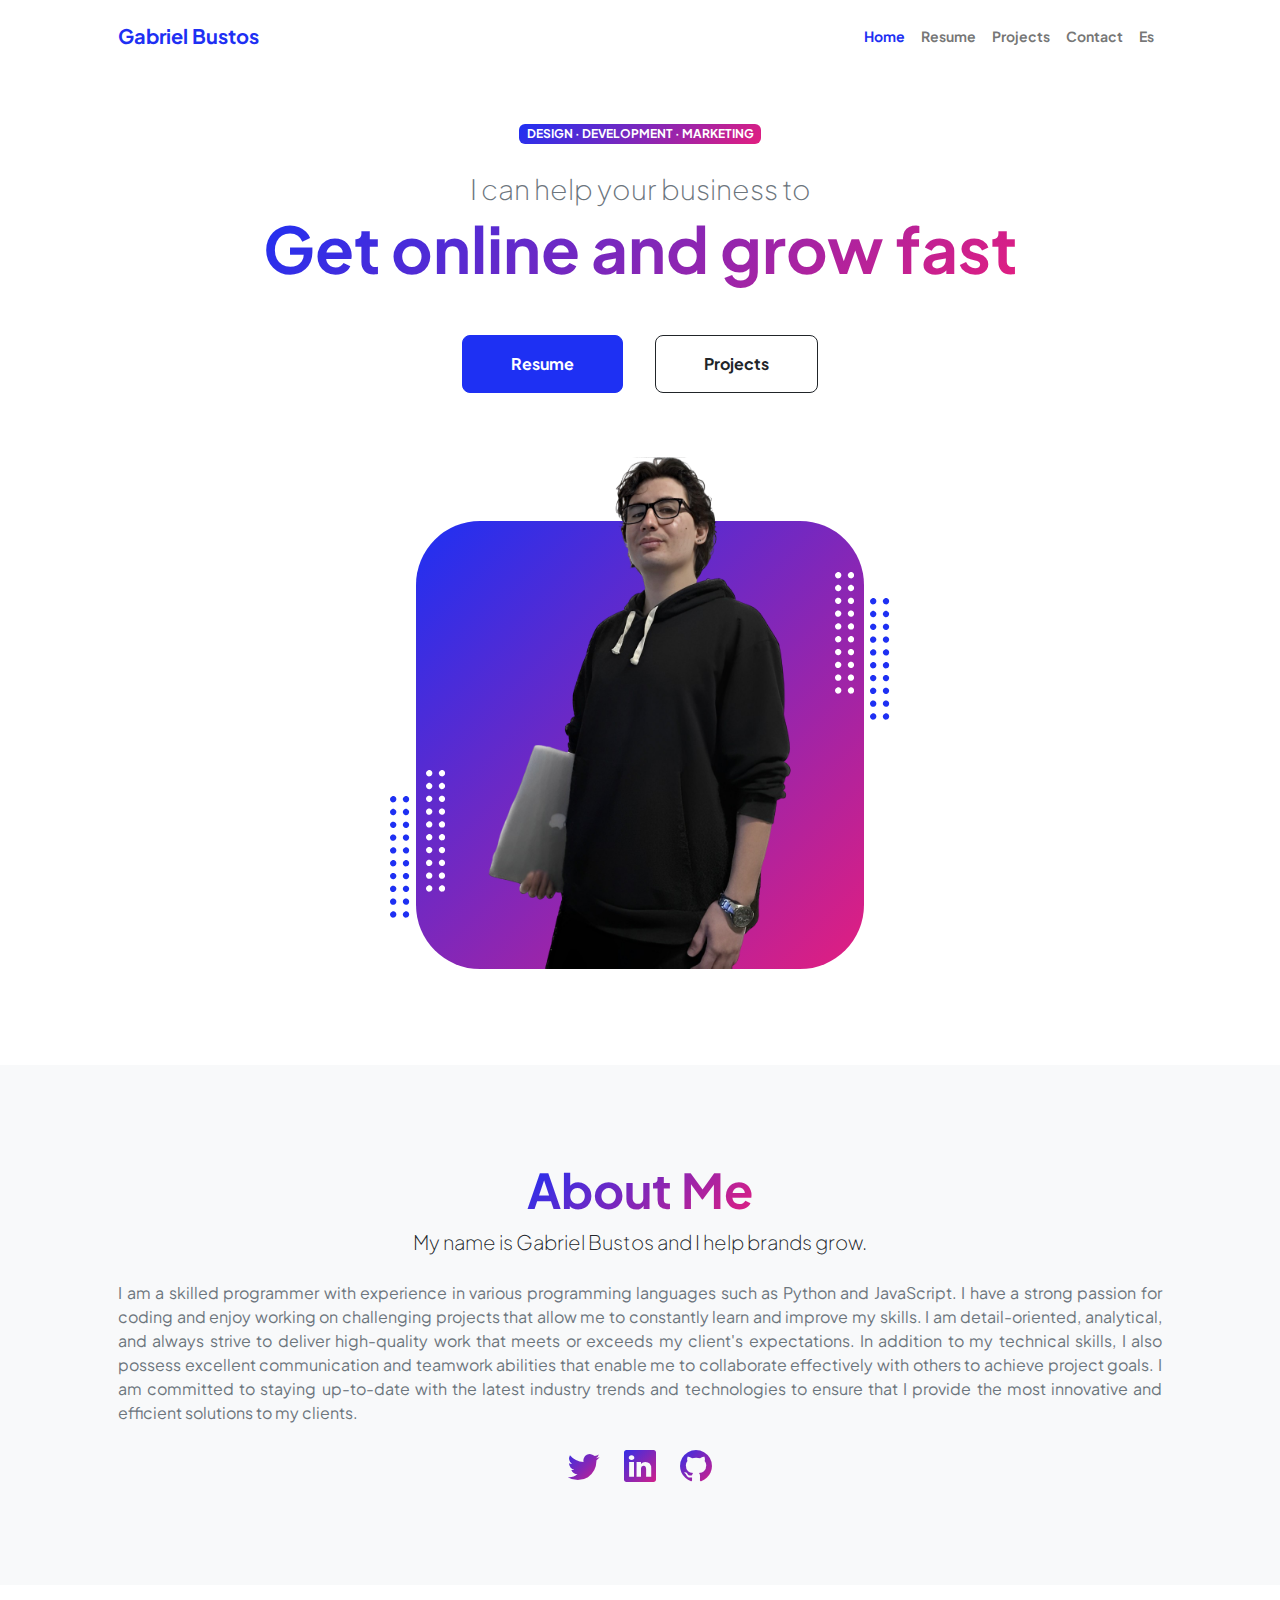
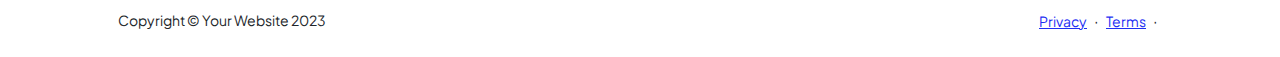
==== index.html @ 270708cc "F" ====
<!DOCTYPE html>
<html lang="en">

<head>
    <meta charset="utf-8" />
    <meta name="viewport" content="width=device-width, initial-scale=1, shrink-to-fit=no" />
    <meta name="description" content="" />
    <meta name="author" content="" />
    <title>Home</title>
    <!-- Favicon-->
    <link rel="icon" type="image/png" sizes="32x32" href="img/favicon-32x32.png">
    <!-- Custom Google font-->
    <link rel="preconnect" href="https://fonts.googleapis.com" />
    <link rel="preconnect" href="https://fonts.gstatic.com" crossorigin />
    <link href="https://fonts.googleapis.com/css2?family=Plus+Jakarta+Sans:wght@100;200;300;400;500;600;700;800;900&amp;display=swap" rel="stylesheet" />
    <!-- Bootstrap icons-->
    <link href="https://cdn.jsdelivr.net/npm/bootstrap-icons@1.8.1/font/bootstrap-icons.css" rel="stylesheet" />
    <!-- Core theme CSS (includes Bootstrap)-->
    <link href="css/styles.css" rel="stylesheet" />
</head>

<body class="d-flex flex-column h-100">
    <main class="flex-shrink-0">
        <!-- Navigation-->
        <nav class="navbar navbar-expand-lg navbar-light bg-white py-3">
            <div class="container px-5">
                <a class="navbar-brand" href="index.html"><span class="fw-bolder text-primary">Gabriel Bustos</span></a>
                <button class="navbar-toggler" type="button" data-bs-toggle="collapse" data-bs-target="#navbarSupportedContent" aria-controls="navbarSupportedContent" aria-expanded="false" aria-label="Toggle navigation"><span class="navbar-toggler-icon"></span></button>
                <div class="collapse navbar-collapse" id="navbarSupportedContent">
                    <ul class="navbar-nav ms-auto mb-2 mb-lg-0 small fw-bolder">
                        <li class="nav-item"><a class="nav-link navegacion__enlace--activo" href="index.html">Home</a></li>
                        <li class="nav-item"><a class="nav-link" href="resume.html">Resume</a></li>
                        <li class="nav-item"><a class="nav-link" href="projects.html">Projects</a></li>
                        <li class="nav-item"><a class="nav-link" href="contact.html">Contact</a></li>
                        <li class="nav-item"><a class="nav-link" href="index-es.html">Es</a></li>
                    </ul>
                </div>
            </div>
        </nav>
        <!-- Header-->
        <header class="py-5">
            <div class="container px-5 pb-5">
                <div class="row gx-5 align-items-center">
                    <div class="col-xxl-5">
                        <!-- Header text content-->
                        <div class="text-center text-xxl-start">
                            <div class="badge bg-gradient-primary-to-secondary text-white mb-4">
                                <div class="text-uppercase">Design &middot; Development &middot; Marketing</div>
                            </div>
                            <div class="fs-3 fw-light text-muted">I can help your business to</div>
                            <h1 class="display-3 fw-bolder mb-5"><span class="text-gradient d-inline">Get online and grow fast</span></h1>
                            <div class="d-grid gap-3 d-sm-flex justify-content-sm-center justify-content-xxl-start mb-3">
                                <a class="btn btn-primary btn-lg px-5 py-3 me-sm-3 fs-6 fw-bolder" href="resume.html">Resume</a>
                                <a class="btn btn-outline-dark btn-lg px-5 py-3 fs-6 fw-bolder" href="projects.html">Projects</a>
                            </div>
                        </div>
                    </div>
                    <div class="col-xxl-7">
                        <!-- Header profile picture-->
                        <div class="d-flex justify-content-center mt-5 mt-xxl-0">
                            <div class="profile bg-gradient-primary-to-secondary">
                                <!-- TIP: For best results, use a photo with a transparent background like the demo example below-->
                                <!-- Watch a tutorial on how to do this on YouTube (link)-->
                                <img class="profile-img" src="/img/foto_mia.jpg" alt="..." />
                                <div class="dots-1">
                                    <!-- SVG Dots-->
                                    <svg version="1.1" xmlns="http://www.w3.org/2000/svg" xmlns:xlink="http://www.w3.org/1999/xlink" x="0px" y="0px" viewBox="0 0 191.6 1215.4" style="enable-background: new 0 0 191.6 1215.4" xml:space="preserve">
                                            <g transform="translate(0.000000,1280.000000) scale(0.100000,-0.100000)">
                                                <path d="M227.7,12788.6c-105-35-200-141-222-248c-43-206,163-412,369-369c155,32,275,190,260,339c-11,105-90,213-190,262        C383.7,12801.6,289.7,12808.6,227.7,12788.6z"></path>
                                                <path d="M1507.7,12788.6c-151-50-253-216-222-362c25-119,136-230,254-255c194-41,395,142,375,339c-11,105-90,213-190,262        C1663.7,12801.6,1569.7,12808.6,1507.7,12788.6z"></path>
                                                <path d="M227.7,11508.6c-105-35-200-141-222-248c-43-206,163-412,369-369c155,32,275,190,260,339c-11,105-90,213-190,262        C383.7,11521.6,289.7,11528.6,227.7,11508.6z"></path>
                                                <path d="M1507.7,11508.6c-151-50-253-216-222-362c25-119,136-230,254-255c194-41,395,142,375,339c-11,105-90,213-190,262        C1663.7,11521.6,1569.7,11528.6,1507.7,11508.6z"></path>
                                                <path d="M227.7,10228.6c-105-35-200-141-222-248c-43-206,163-412,369-369c155,32,275,190,260,339c-11,105-90,213-190,262        C383.7,10241.6,289.7,10248.6,227.7,10228.6z"></path>
                                                <path d="M1507.7,10228.6c-105-35-200-141-222-248c-43-206,163-412,369-369c155,32,275,190,260,339c-11,105-90,213-190,262        C1663.7,10241.6,1569.7,10248.6,1507.7,10228.6z"></path>
                                                <path d="M227.7,8948.6c-105-35-200-141-222-248c-43-206,163-412,369-369c155,32,275,190,260,339c-11,105-90,213-190,262        C383.7,8961.6,289.7,8968.6,227.7,8948.6z"></path>
                                                <path d="M1507.7,8948.6c-105-35-200-141-222-248c-43-206,163-412,369-369c155,32,275,190,260,339c-11,105-90,213-190,262        C1663.7,8961.6,1569.7,8968.6,1507.7,8948.6z"></path>
                                                <path d="M227.7,7668.6c-105-35-200-141-222-248c-43-206,163-412,369-369c155,32,275,190,260,339c-11,105-90,213-190,262        C383.7,7681.6,289.7,7688.6,227.7,7668.6z"></path>
                                                <path d="M1507.7,7668.6c-105-35-200-141-222-248c-43-206,163-412,369-369c155,32,275,190,260,339c-11,105-90,213-190,262        C1663.7,7681.6,1569.7,7688.6,1507.7,7668.6z"></path>
                                                <path d="M227.7,6388.6c-105-35-200-141-222-248c-43-206,163-412,369-369c155,32,275,190,260,339c-11,105-90,213-190,262        C383.7,6401.6,289.7,6408.6,227.7,6388.6z"></path>
                                                <path d="M1507.7,6388.6c-105-35-200-141-222-248c-43-206,163-412,369-369c155,32,275,190,260,339c-11,105-90,213-190,262        C1663.7,6401.6,1569.7,6408.6,1507.7,6388.6z"></path>
                                                <path d="M227.7,5108.6c-105-35-200-141-222-248c-43-206,163-412,369-369c155,32,275,190,260,339c-11,105-90,213-190,262        C383.7,5121.6,289.7,5128.6,227.7,5108.6z"></path>
                                                <path d="M1507.7,5108.6c-105-35-200-141-222-248c-43-206,163-412,369-369c155,32,275,190,260,339c-11,105-90,213-190,262        C1663.7,5121.6,1569.7,5128.6,1507.7,5108.6z"></path>
                                                <path d="M227.7,3828.6c-105-35-200-141-222-248c-43-206,163-412,369-369c155,32,275,190,260,339c-11,105-90,213-190,262        C383.7,3841.6,289.7,3848.6,227.7,3828.6z"></path>
                                                <path d="M1507.7,3828.6c-105-35-200-141-222-248c-43-206,163-412,369-369c155,32,275,190,260,339c-11,105-90,213-190,262        C1663.7,3841.6,1569.7,3848.6,1507.7,3828.6z"></path>
                                                <path d="M227.7,2548.6c-105-35-200-141-222-248c-43-206,163-412,369-369c155,32,275,190,260,339c-11,105-90,213-190,262        C383.7,2561.6,289.7,2568.6,227.7,2548.6z"></path>
                                                <path d="M1507.7,2548.6c-105-35-200-141-222-248c-43-206,163-412,369-369c155,32,275,190,260,339c-11,105-90,213-190,262        C1663.7,2561.6,1569.7,2568.6,1507.7,2548.6z"></path>
                                                <path d="M227.7,1268.6c-105-35-200-141-222-248c-43-206,163-412,369-369c155,32,275,190,260,339c-11,105-90,213-190,262        C383.7,1281.6,289.7,1288.6,227.7,1268.6z"></path>
                                                <path d="M1507.7,1268.6c-105-35-200-141-222-248c-43-206,163-412,369-369c155,32,275,190,260,339c-11,105-90,213-190,262        C1663.7,1281.6,1569.7,1288.6,1507.7,1268.6z"></path>
                                            </g>
                                        </svg>
                                    <!-- END of SVG dots-->
                                </div>
                                <div class="dots-2">
                                    <!-- SVG Dots-->
                                    <svg version="1.1" xmlns="http://www.w3.org/2000/svg" xmlns:xlink="http://www.w3.org/1999/xlink" x="0px" y="0px" viewBox="0 0 191.6 1215.4" style="enable-background: new 0 0 191.6 1215.4" xml:space="preserve">
                                            <g transform="translate(0.000000,1280.000000) scale(0.100000,-0.100000)">
                                                <path d="M227.7,12788.6c-105-35-200-141-222-248c-43-206,163-412,369-369c155,32,275,190,260,339c-11,105-90,213-190,262        C383.7,12801.6,289.7,12808.6,227.7,12788.6z"></path>
                                                <path d="M1507.7,12788.6c-151-50-253-216-222-362c25-119,136-230,254-255c194-41,395,142,375,339c-11,105-90,213-190,262        C1663.7,12801.6,1569.7,12808.6,1507.7,12788.6z"></path>
                                                <path d="M227.7,11508.6c-105-35-200-141-222-248c-43-206,163-412,369-369c155,32,275,190,260,339c-11,105-90,213-190,262        C383.7,11521.6,289.7,11528.6,227.7,11508.6z"></path>
                                                <path d="M1507.7,11508.6c-151-50-253-216-222-362c25-119,136-230,254-255c194-41,395,142,375,339c-11,105-90,213-190,262        C1663.7,11521.6,1569.7,11528.6,1507.7,11508.6z"></path>
                                                <path d="M227.7,10228.6c-105-35-200-141-222-248c-43-206,163-412,369-369c155,32,275,190,260,339c-11,105-90,213-190,262        C383.7,10241.6,289.7,10248.6,227.7,10228.6z"></path>
                                                <path d="M1507.7,10228.6c-105-35-200-141-222-248c-43-206,163-412,369-369c155,32,275,190,260,339c-11,105-90,213-190,262        C1663.7,10241.6,1569.7,10248.6,1507.7,10228.6z"></path>
                                                <path d="M227.7,8948.6c-105-35-200-141-222-248c-43-206,163-412,369-369c155,32,275,190,260,339c-11,105-90,213-190,262        C383.7,8961.6,289.7,8968.6,227.7,8948.6z"></path>
                                                <path d="M1507.7,8948.6c-105-35-200-141-222-248c-43-206,163-412,369-369c155,32,275,190,260,339c-11,105-90,213-190,262        C1663.7,8961.6,1569.7,8968.6,1507.7,8948.6z"></path>
                                                <path d="M227.7,7668.6c-105-35-200-141-222-248c-43-206,163-412,369-369c155,32,275,190,260,339c-11,105-90,213-190,262        C383.7,7681.6,289.7,7688.6,227.7,7668.6z"></path>
                                                <path d="M1507.7,7668.6c-105-35-200-141-222-248c-43-206,163-412,369-369c155,32,275,190,260,339c-11,105-90,213-190,262        C1663.7,7681.6,1569.7,7688.6,1507.7,7668.6z"></path>
                                                <path d="M227.7,6388.6c-105-35-200-141-222-248c-43-206,163-412,369-369c155,32,275,190,260,339c-11,105-90,213-190,262        C383.7,6401.6,289.7,6408.6,227.7,6388.6z"></path>
                                                <path d="M1507.7,6388.6c-105-35-200-141-222-248c-43-206,163-412,369-369c155,32,275,190,260,339c-11,105-90,213-190,262        C1663.7,6401.6,1569.7,6408.6,1507.7,6388.6z"></path>
                                                <path d="M227.7,5108.6c-105-35-200-141-222-248c-43-206,163-412,369-369c155,32,275,190,260,339c-11,105-90,213-190,262        C383.7,5121.6,289.7,5128.6,227.7,5108.6z"></path>
                                                <path d="M1507.7,5108.6c-105-35-200-141-222-248c-43-206,163-412,369-369c155,32,275,190,260,339c-11,105-90,213-190,262        C1663.7,5121.6,1569.7,5128.6,1507.7,5108.6z"></path>
                                                <path d="M227.7,3828.6c-105-35-200-141-222-248c-43-206,163-412,369-369c155,32,275,190,260,339c-11,105-90,213-190,262        C383.7,3841.6,289.7,3848.6,227.7,3828.6z"></path>
                                                <path d="M1507.7,3828.6c-105-35-200-141-222-248c-43-206,163-412,369-369c155,32,275,190,260,339c-11,105-90,213-190,262        C1663.7,3841.6,1569.7,3848.6,1507.7,3828.6z"></path>
                                                <path d="M227.7,2548.6c-105-35-200-141-222-248c-43-206,163-412,369-369c155,32,275,190,260,339c-11,105-90,213-190,262        C383.7,2561.6,289.7,2568.6,227.7,2548.6z"></path>
                                                <path d="M1507.7,2548.6c-105-35-200-141-222-248c-43-206,163-412,369-369c155,32,275,190,260,339c-11,105-90,213-190,262        C1663.7,2561.6,1569.7,2568.6,1507.7,2548.6z"></path>
                                                <path d="M227.7,1268.6c-105-35-200-141-222-248c-43-206,163-412,369-369c155,32,275,190,260,339c-11,105-90,213-190,262        C383.7,1281.6,289.7,1288.6,227.7,1268.6z"></path>
                                                <path d="M1507.7,1268.6c-105-35-200-141-222-248c-43-206,163-412,369-369c155,32,275,190,260,339c-11,105-90,213-190,262        C1663.7,1281.6,1569.7,1288.6,1507.7,1268.6z"></path>
                                            </g>
                                        </svg>
                                    <!-- END of SVG dots-->
                                </div>
                                <div class="dots-3">
                                    <!-- SVG Dots-->
                                    <svg version="1.1" xmlns="http://www.w3.org/2000/svg" xmlns:xlink="http://www.w3.org/1999/xlink" x="0px" y="0px" viewBox="0 0 191.6 1215.4" style="enable-background: new 0 0 191.6 1215.4" xml:space="preserve">
                                            <g transform="translate(0.000000,1280.000000) scale(0.100000,-0.100000)">
                                                <path d="M227.7,12788.6c-105-35-200-141-222-248c-43-206,163-412,369-369c155,32,275,190,260,339c-11,105-90,213-190,262        C383.7,12801.6,289.7,12808.6,227.7,12788.6z"></path>
                                                <path d="M1507.7,12788.6c-151-50-253-216-222-362c25-119,136-230,254-255c194-41,395,142,375,339c-11,105-90,213-190,262        C1663.7,12801.6,1569.7,12808.6,1507.7,12788.6z"></path>
                                                <path d="M227.7,11508.6c-105-35-200-141-222-248c-43-206,163-412,369-369c155,32,275,190,260,339c-11,105-90,213-190,262        C383.7,11521.6,289.7,11528.6,227.7,11508.6z"></path>
                                                <path d="M1507.7,11508.6c-151-50-253-216-222-362c25-119,136-230,254-255c194-41,395,142,375,339c-11,105-90,213-190,262        C1663.7,11521.6,1569.7,11528.6,1507.7,11508.6z"></path>
                                                <path d="M227.7,10228.6c-105-35-200-141-222-248c-43-206,163-412,369-369c155,32,275,190,260,339c-11,105-90,213-190,262        C383.7,10241.6,289.7,10248.6,227.7,10228.6z"></path>
                                                <path d="M1507.7,10228.6c-105-35-200-141-222-248c-43-206,163-412,369-369c155,32,275,190,260,339c-11,105-90,213-190,262        C1663.7,10241.6,1569.7,10248.6,1507.7,10228.6z"></path>
                                                <path d="M227.7,8948.6c-105-35-200-141-222-248c-43-206,163-412,369-369c155,32,275,190,260,339c-11,105-90,213-190,262        C383.7,8961.6,289.7,8968.6,227.7,8948.6z"></path>
                                                <path d="M1507.7,8948.6c-105-35-200-141-222-248c-43-206,163-412,369-369c155,32,275,190,260,339c-11,105-90,213-190,262        C1663.7,8961.6,1569.7,8968.6,1507.7,8948.6z"></path>
                                                <path d="M227.7,7668.6c-105-35-200-141-222-248c-43-206,163-412,369-369c155,32,275,190,260,339c-11,105-90,213-190,262        C383.7,7681.6,289.7,7688.6,227.7,7668.6z"></path>
                                                <path d="M1507.7,7668.6c-105-35-200-141-222-248c-43-206,163-412,369-369c155,32,275,190,260,339c-11,105-90,213-190,262        C1663.7,7681.6,1569.7,7688.6,1507.7,7668.6z"></path>
                                                <path d="M227.7,6388.6c-105-35-200-141-222-248c-43-206,163-412,369-369c155,32,275,190,260,339c-11,105-90,213-190,262        C383.7,6401.6,289.7,6408.6,227.7,6388.6z"></path>
                                                <path d="M1507.7,6388.6c-105-35-200-141-222-248c-43-206,163-412,369-369c155,32,275,190,260,339c-11,105-90,213-190,262        C1663.7,6401.6,1569.7,6408.6,1507.7,6388.6z"></path>
                                                <path d="M227.7,5108.6c-105-35-200-141-222-248c-43-206,163-412,369-369c155,32,275,190,260,339c-11,105-90,213-190,262        C383.7,5121.6,289.7,5128.6,227.7,5108.6z"></path>
                                                <path d="M1507.7,5108.6c-105-35-200-141-222-248c-43-206,163-412,369-369c155,32,275,190,260,339c-11,105-90,213-190,262        C1663.7,5121.6,1569.7,5128.6,1507.7,5108.6z"></path>
                                                <path d="M227.7,3828.6c-105-35-200-141-222-248c-43-206,163-412,369-369c155,32,275,190,260,339c-11,105-90,213-190,262        C383.7,3841.6,289.7,3848.6,227.7,3828.6z"></path>
                                                <path d="M1507.7,3828.6c-105-35-200-141-222-248c-43-206,163-412,369-369c155,32,275,190,260,339c-11,105-90,213-190,262        C1663.7,3841.6,1569.7,3848.6,1507.7,3828.6z"></path>
                                                <path d="M227.7,2548.6c-105-35-200-141-222-248c-43-206,163-412,369-369c155,32,275,190,260,339c-11,105-90,213-190,262        C383.7,2561.6,289.7,2568.6,227.7,2548.6z"></path>
                                                <path d="M1507.7,2548.6c-105-35-200-141-222-248c-43-206,163-412,369-369c155,32,275,190,260,339c-11,105-90,213-190,262        C1663.7,2561.6,1569.7,2568.6,1507.7,2548.6z"></path>
                                                <path d="M227.7,1268.6c-105-35-200-141-222-248c-43-206,163-412,369-369c155,32,275,190,260,339c-11,105-90,213-190,262        C383.7,1281.6,289.7,1288.6,227.7,1268.6z"></path>
                                                <path d="M1507.7,1268.6c-105-35-200-141-222-248c-43-206,163-412,369-369c155,32,275,190,260,339c-11,105-90,213-190,262        C1663.7,1281.6,1569.7,1288.6,1507.7,1268.6z"></path>
                                            </g>
                                        </svg>
                                    <!-- END of SVG dots-->
                                </div>
                                <div class="dots-4">
                                    <!-- SVG Dots-->
                                    <svg version="1.1" xmlns="http://www.w3.org/2000/svg" xmlns:xlink="http://www.w3.org/1999/xlink" x="0px" y="0px" viewBox="0 0 191.6 1215.4" style="enable-background: new 0 0 191.6 1215.4" xml:space="preserve">
                                            <g transform="translate(0.000000,1280.000000) scale(0.100000,-0.100000)">
                                                <path d="M227.7,12788.6c-105-35-200-141-222-248c-43-206,163-412,369-369c155,32,275,190,260,339c-11,105-90,213-190,262        C383.7,12801.6,289.7,12808.6,227.7,12788.6z"></path>
                                                <path d="M1507.7,12788.6c-151-50-253-216-222-362c25-119,136-230,254-255c194-41,395,142,375,339c-11,105-90,213-190,262        C1663.7,12801.6,1569.7,12808.6,1507.7,12788.6z"></path>
                                                <path d="M227.7,11508.6c-105-35-200-141-222-248c-43-206,163-412,369-369c155,32,275,190,260,339c-11,105-90,213-190,262        C383.7,11521.6,289.7,11528.6,227.7,11508.6z"></path>
                                                <path d="M1507.7,11508.6c-151-50-253-216-222-362c25-119,136-230,254-255c194-41,395,142,375,339c-11,105-90,213-190,262        C1663.7,11521.6,1569.7,11528.6,1507.7,11508.6z"></path>
                                                <path d="M227.7,10228.6c-105-35-200-141-222-248c-43-206,163-412,369-369c155,32,275,190,260,339c-11,105-90,213-190,262        C383.7,10241.6,289.7,10248.6,227.7,10228.6z"></path>
                                                <path d="M1507.7,10228.6c-105-35-200-141-222-248c-43-206,163-412,369-369c155,32,275,190,260,339c-11,105-90,213-190,262        C1663.7,10241.6,1569.7,10248.6,1507.7,10228.6z"></path>
                                                <path d="M227.7,8948.6c-105-35-200-141-222-248c-43-206,163-412,369-369c155,32,275,190,260,339c-11,105-90,213-190,262        C383.7,8961.6,289.7,8968.6,227.7,8948.6z"></path>
                                                <path d="M1507.7,8948.6c-105-35-200-141-222-248c-43-206,163-412,369-369c155,32,275,190,260,339c-11,105-90,213-190,262        C1663.7,8961.6,1569.7,8968.6,1507.7,8948.6z"></path>
                                                <path d="M227.7,7668.6c-105-35-200-141-222-248c-43-206,163-412,369-369c155,32,275,190,260,339c-11,105-90,213-190,262        C383.7,7681.6,289.7,7688.6,227.7,7668.6z"></path>
                                                <path d="M1507.7,7668.6c-105-35-200-141-222-248c-43-206,163-412,369-369c155,32,275,190,260,339c-11,105-90,213-190,262        C1663.7,7681.6,1569.7,7688.6,1507.7,7668.6z"></path>
                                                <path d="M227.7,6388.6c-105-35-200-141-222-248c-43-206,163-412,369-369c155,32,275,190,260,339c-11,105-90,213-190,262        C383.7,6401.6,289.7,6408.6,227.7,6388.6z"></path>
                                                <path d="M1507.7,6388.6c-105-35-200-141-222-248c-43-206,163-412,369-369c155,32,275,190,260,339c-11,105-90,213-190,262        C1663.7,6401.6,1569.7,6408.6,1507.7,6388.6z"></path>
                                                <path d="M227.7,5108.6c-105-35-200-141-222-248c-43-206,163-412,369-369c155,32,275,190,260,339c-11,105-90,213-190,262        C383.7,5121.6,289.7,5128.6,227.7,5108.6z"></path>
                                                <path d="M1507.7,5108.6c-105-35-200-141-222-248c-43-206,163-412,369-369c155,32,275,190,260,339c-11,105-90,213-190,262        C1663.7,5121.6,1569.7,5128.6,1507.7,5108.6z"></path>
                                                <path d="M227.7,3828.6c-105-35-200-141-222-248c-43-206,163-412,369-369c155,32,275,190,260,339c-11,105-90,213-190,262        C383.7,3841.6,289.7,3848.6,227.7,3828.6z"></path>
                                                <path d="M1507.7,3828.6c-105-35-200-141-222-248c-43-206,163-412,369-369c155,32,275,190,260,339c-11,105-90,213-190,262        C1663.7,3841.6,1569.7,3848.6,1507.7,3828.6z"></path>
                                                <path d="M227.7,2548.6c-105-35-200-141-222-248c-43-206,163-412,369-369c155,32,275,190,260,339c-11,105-90,213-190,262        C383.7,2561.6,289.7,2568.6,227.7,2548.6z"></path>
                                                <path d="M1507.7,2548.6c-105-35-200-141-222-248c-43-206,163-412,369-369c155,32,275,190,260,339c-11,105-90,213-190,262        C1663.7,2561.6,1569.7,2568.6,1507.7,2548.6z"></path>
                                                <path d="M227.7,1268.6c-105-35-200-141-222-248c-43-206,163-412,369-369c155,32,275,190,260,339c-11,105-90,213-190,262        C383.7,1281.6,289.7,1288.6,227.7,1268.6z"></path>
                                                <path d="M1507.7,1268.6c-105-35-200-141-222-248c-43-206,163-412,369-369c155,32,275,190,260,339c-11,105-90,213-190,262        C1663.7,1281.6,1569.7,1288.6,1507.7,1268.6z"></path>
                                            </g>
                                        </svg>
                                    <!-- END of SVG dots-->
                                </div>
                            </div>
                        </div>
                    </div>
                </div>
            </div>
        </header>
        <!-- About Section-->
        <section class="bg-light py-5">
            <div class="container px-5">
                <div class="row gx-5 justify-content-center">
                    <div class="col-xxl-8">
                        <div class="text-center my-5">
                            <h2 class="display-5 fw-bolder"><span class="text-gradient d-inline">About Me</span></h2>
                            <p class="lead fw-light mb-4">My name is Gabriel Bustos and I help brands grow.</p>
                            <p class="text-muted text--justify">I am a skilled programmer with experience in various programming languages such as Python and JavaScript. I have a strong passion for coding and enjoy working on challenging projects that allow me to constantly learn and improve
                                my skills. I am detail-oriented, analytical, and always strive to deliver high-quality work that meets or exceeds my client's expectations. In addition to my technical skills, I also possess excellent communication and
                                teamwork abilities that enable me to collaborate effectively with others to achieve project goals. I am committed to staying up-to-date with the latest industry trends and technologies to ensure that I provide the most
                                innovative and efficient solutions to my clients.</p>
                            <div class="d-flex justify-content-center fs-2 gap-4">
                                <a class="text-gradient" href="#!"><i class="bi bi-twitter"></i></a>
                                <a target="_blank" target="_blank" class="text-gradient" href="https://www.linkedin.com/in/gbustosgarcia21/?locale=en_US"><i class="bi bi-linkedin"></i></a>
                                <a class="text-gradient" target="_blank" href="https://github.com/gabrielbg211?tab=repositories"><i class="bi bi-github"></i></a>
                            </div>
                        </div>
                    </div>
                </div>
            </div>
        </section>
    </main>
    <!-- Footer-->
    <footer class="bg-white py-4 mt-auto">
        <div class="container px-5">
            <div class="row align-items-center justify-content-between flex-column flex-sm-row">
                <div class="col-auto">
                    <div class="small m-0">Copyright &copy; Your Website 2023</div>
                </div>
                <div class="col-auto">
                    <a class="small" href="#!">Privacy</a>
                    <span class="mx-1">&middot;</span>
                    <a class="small" href="#!">Terms</a>
                    <span class="mx-1">&middot;</span>
                    <!-- <a class="small" href="contact.html">Contact</a> -->
                </div>
            </div>
        </div>
    </footer>
    <!-- Bootstrap core JS-->
    <script src="https://cdn.jsdelivr.net/npm/bootstrap@5.2.3/dist/js/bootstrap.bundle.min.js"></script>
    <!-- Core theme JS-->
    <script src="js/scripts.js"></script>
    
</body>

</html>
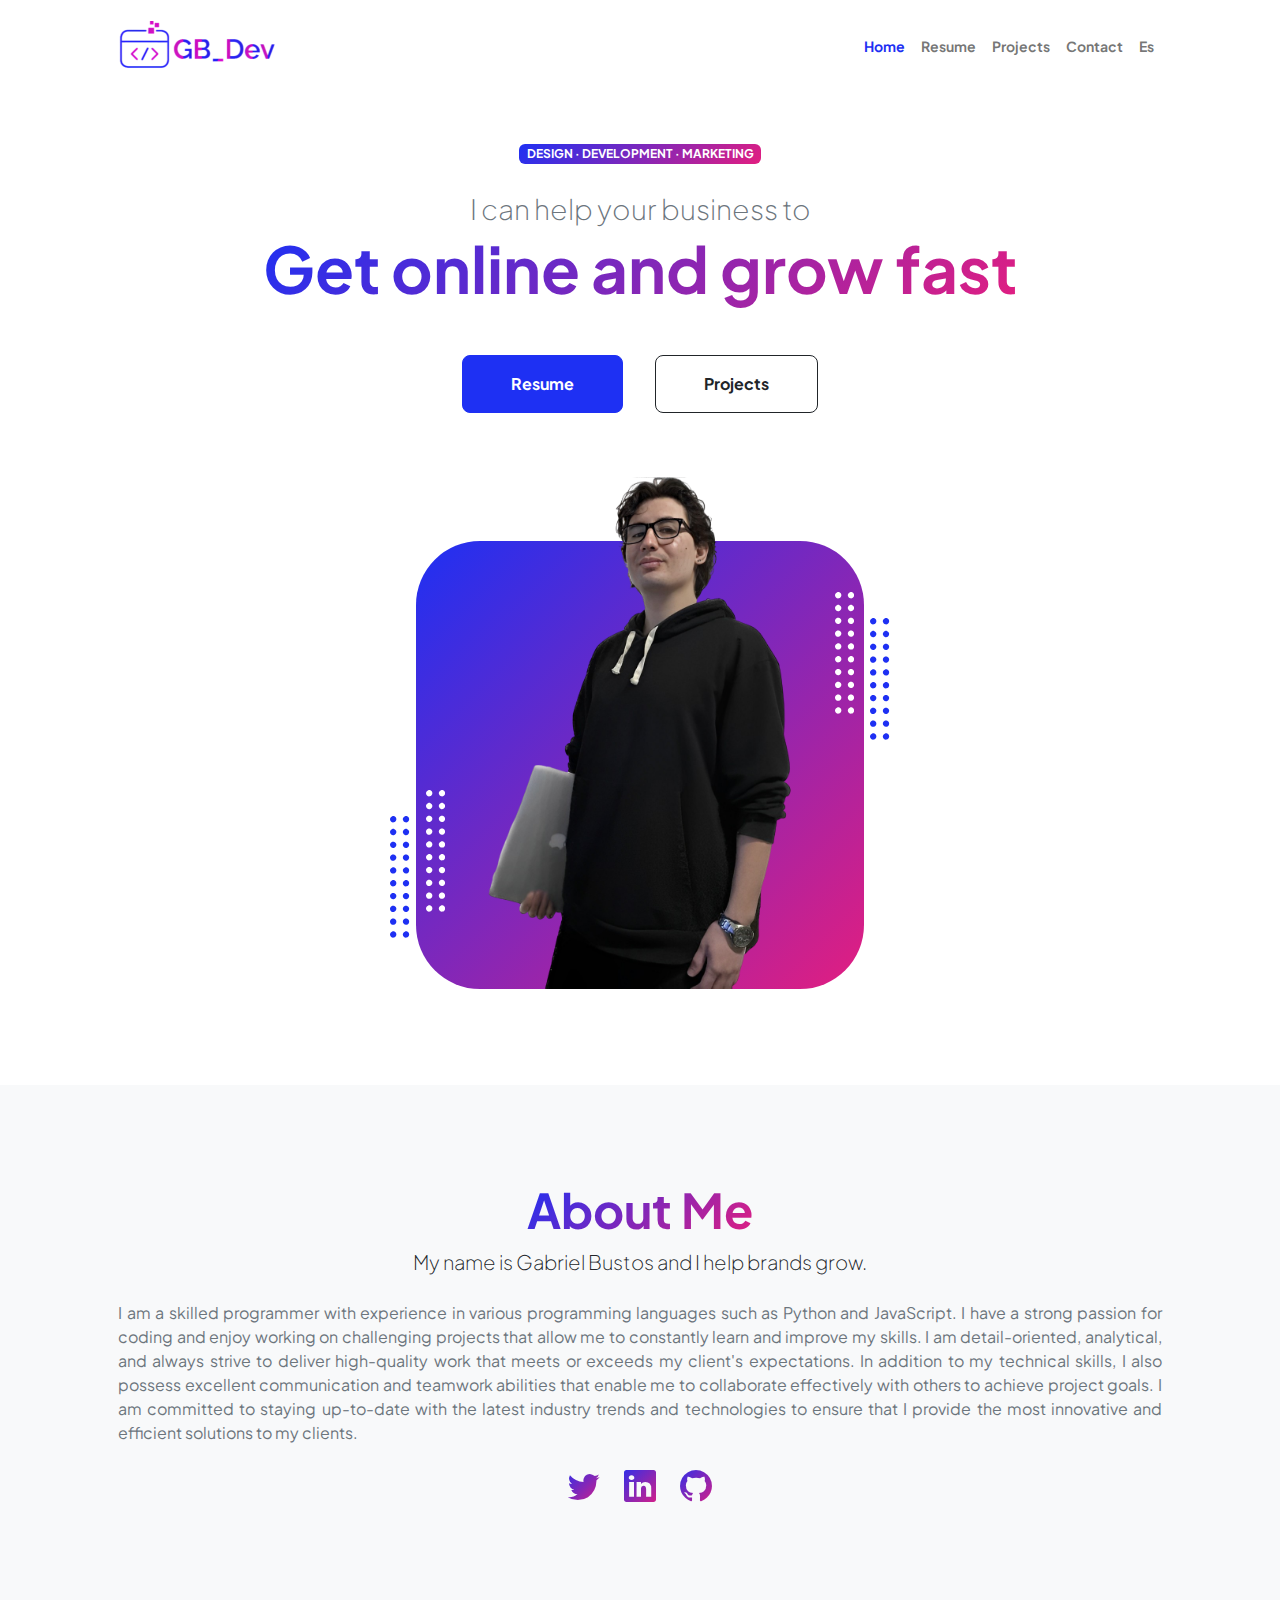
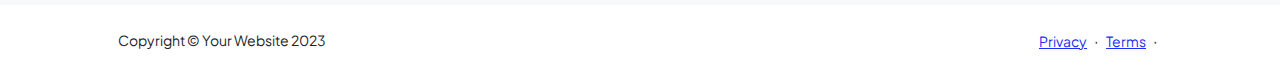
==== commit a8d401cf: "Last Commit" ====
--- a/index.html
+++ b/index.html
@@ -24,7 +24,7 @@
         <!-- Navigation-->
         <nav class="navbar navbar-expand-lg navbar-light bg-white py-3">
             <div class="container px-5">
-                <a class="navbar-brand" href="index.html"><span class="fw-bolder text-primary">Gabriel Bustos</span></a>
+                <a class="navbar-brand" href="index.html"><img class="img_logo" src="img/LOGO FINAL.png" alt=""></a>
                 <button class="navbar-toggler" type="button" data-bs-toggle="collapse" data-bs-target="#navbarSupportedContent" aria-controls="navbarSupportedContent" aria-expanded="false" aria-label="Toggle navigation"><span class="navbar-toggler-icon"></span></button>
                 <div class="collapse navbar-collapse" id="navbarSupportedContent">
                     <ul class="navbar-nav ms-auto mb-2 mb-lg-0 small fw-bolder">
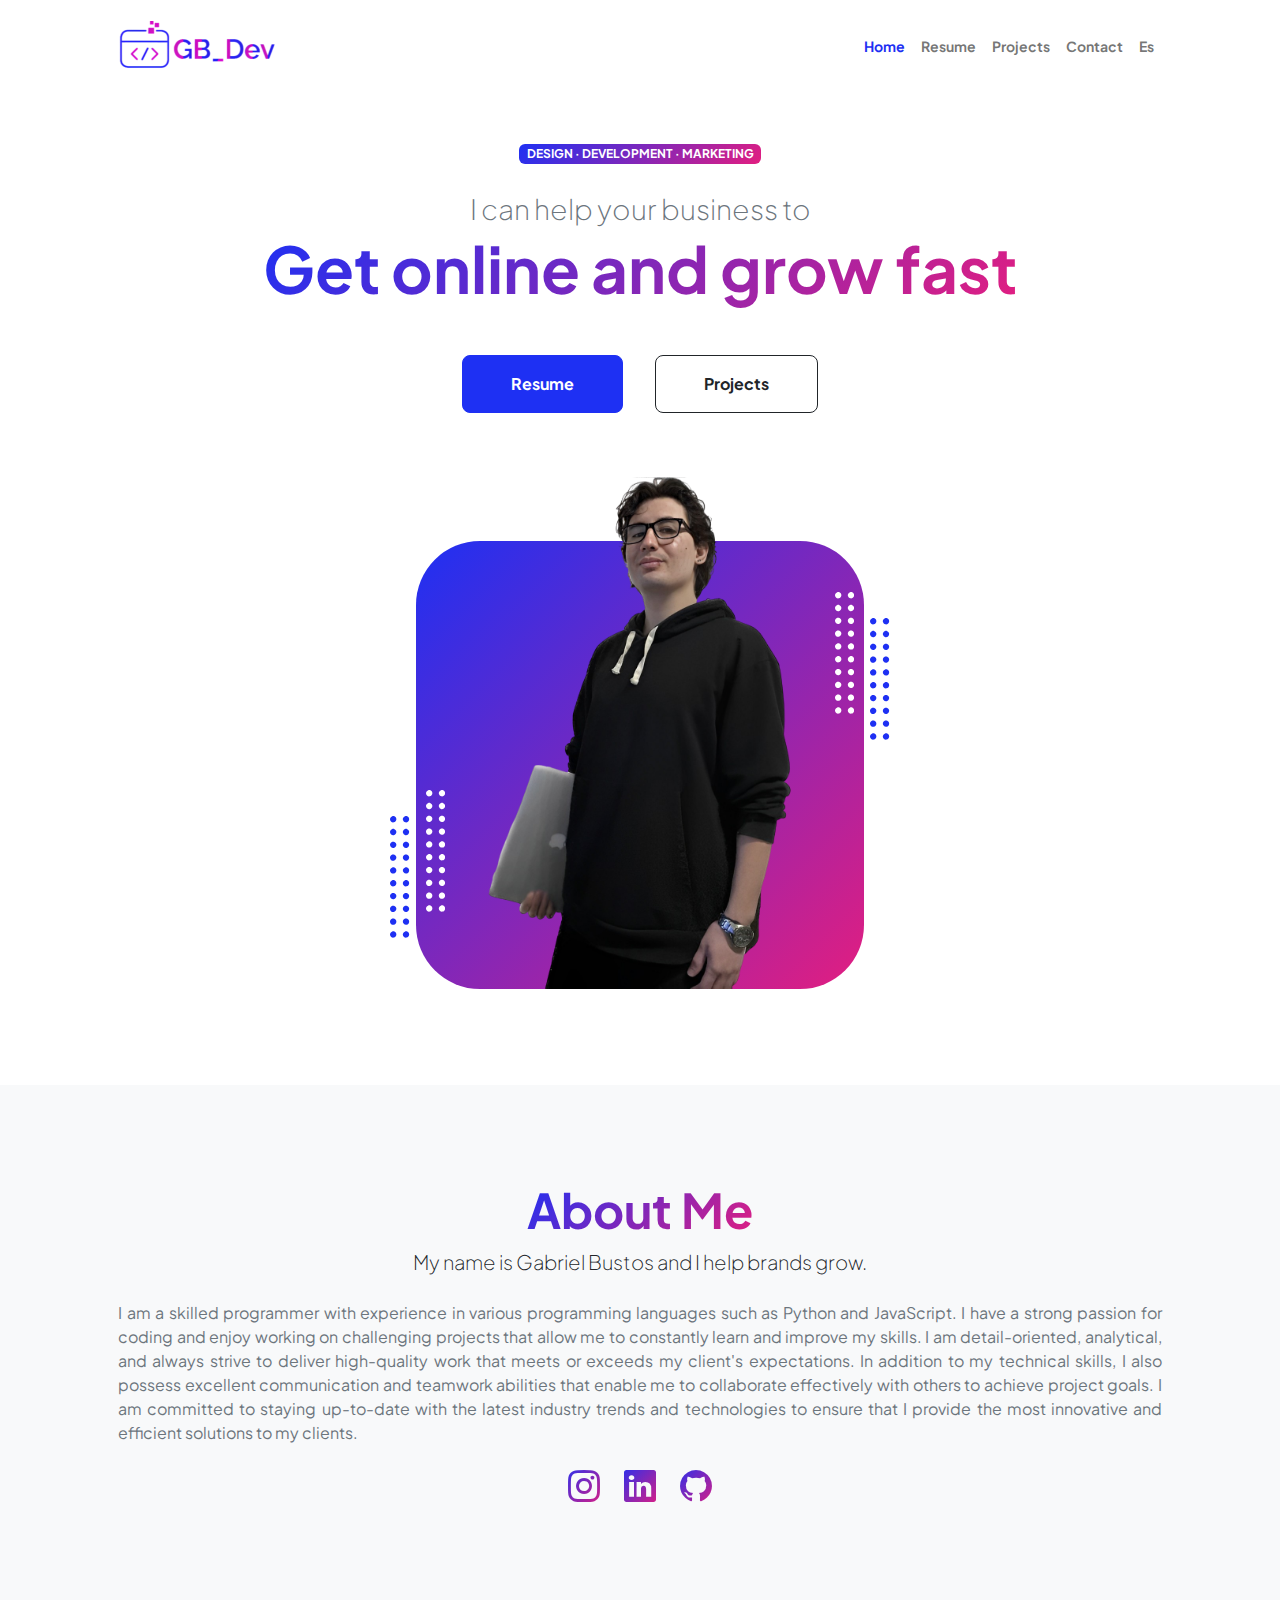
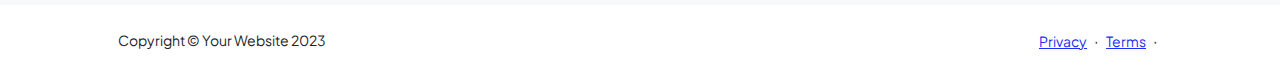
==== commit 304c6789: "Last Commit" ====
--- a/index.html
+++ b/index.html
@@ -193,7 +193,8 @@
                                 teamwork abilities that enable me to collaborate effectively with others to achieve project goals. I am committed to staying up-to-date with the latest industry trends and technologies to ensure that I provide the most
                                 innovative and efficient solutions to my clients.</p>
                             <div class="d-flex justify-content-center fs-2 gap-4">
-                                <a class="text-gradient" href="#!"><i class="bi bi-twitter"></i></a>
+                                <a class="text-gradient" href="https://www.instagram.com/gabrielb_dev?igsh=MWwzZW41Z3JjcXlsYg%3D%3D&utm_source=qr"><i
+                                        class="bi bi-instagram"></i></a>
                                 <a target="_blank" target="_blank" class="text-gradient" href="https://www.linkedin.com/in/gbustosgarcia21/?locale=en_US"><i class="bi bi-linkedin"></i></a>
                                 <a class="text-gradient" target="_blank" href="https://github.com/gabrielbg211?tab=repositories"><i class="bi bi-github"></i></a>
                             </div>
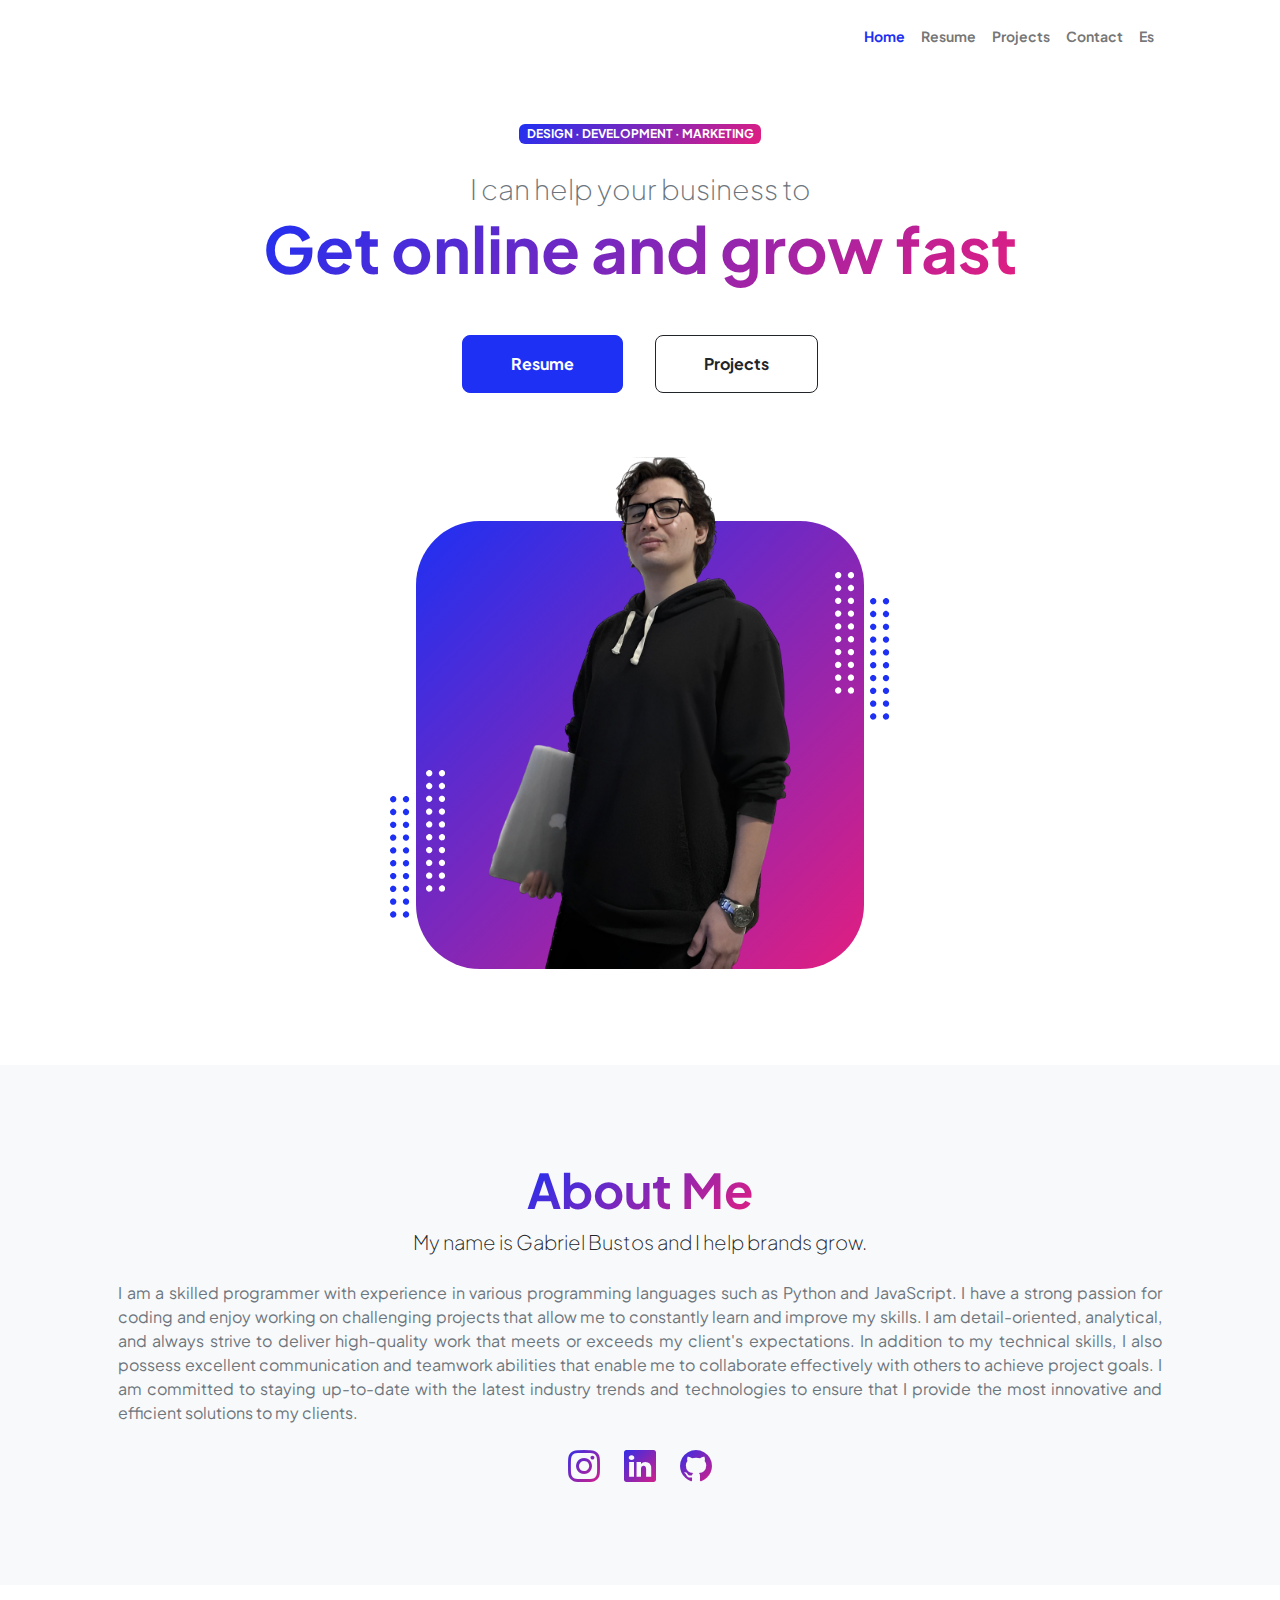
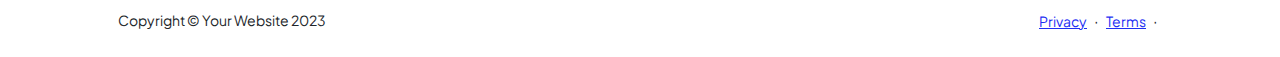
==== commit 35c709d3: "Last" ====
--- a/index.html
+++ b/index.html
@@ -8,7 +8,8 @@
     <meta name="author" content="" />
     <title>Home</title>
     <!-- Favicon-->
-    <link rel="icon" type="image/png" sizes="32x32" href="img/favicon-32x32.png">
+    <link rel="icon" type="image/ico" sizes="32x32" href="img/favicon-32x32.ico"
+        style="background-color: Black">
     <!-- Custom Google font-->
     <link rel="preconnect" href="https://fonts.googleapis.com" />
     <link rel="preconnect" href="https://fonts.gstatic.com" crossorigin />
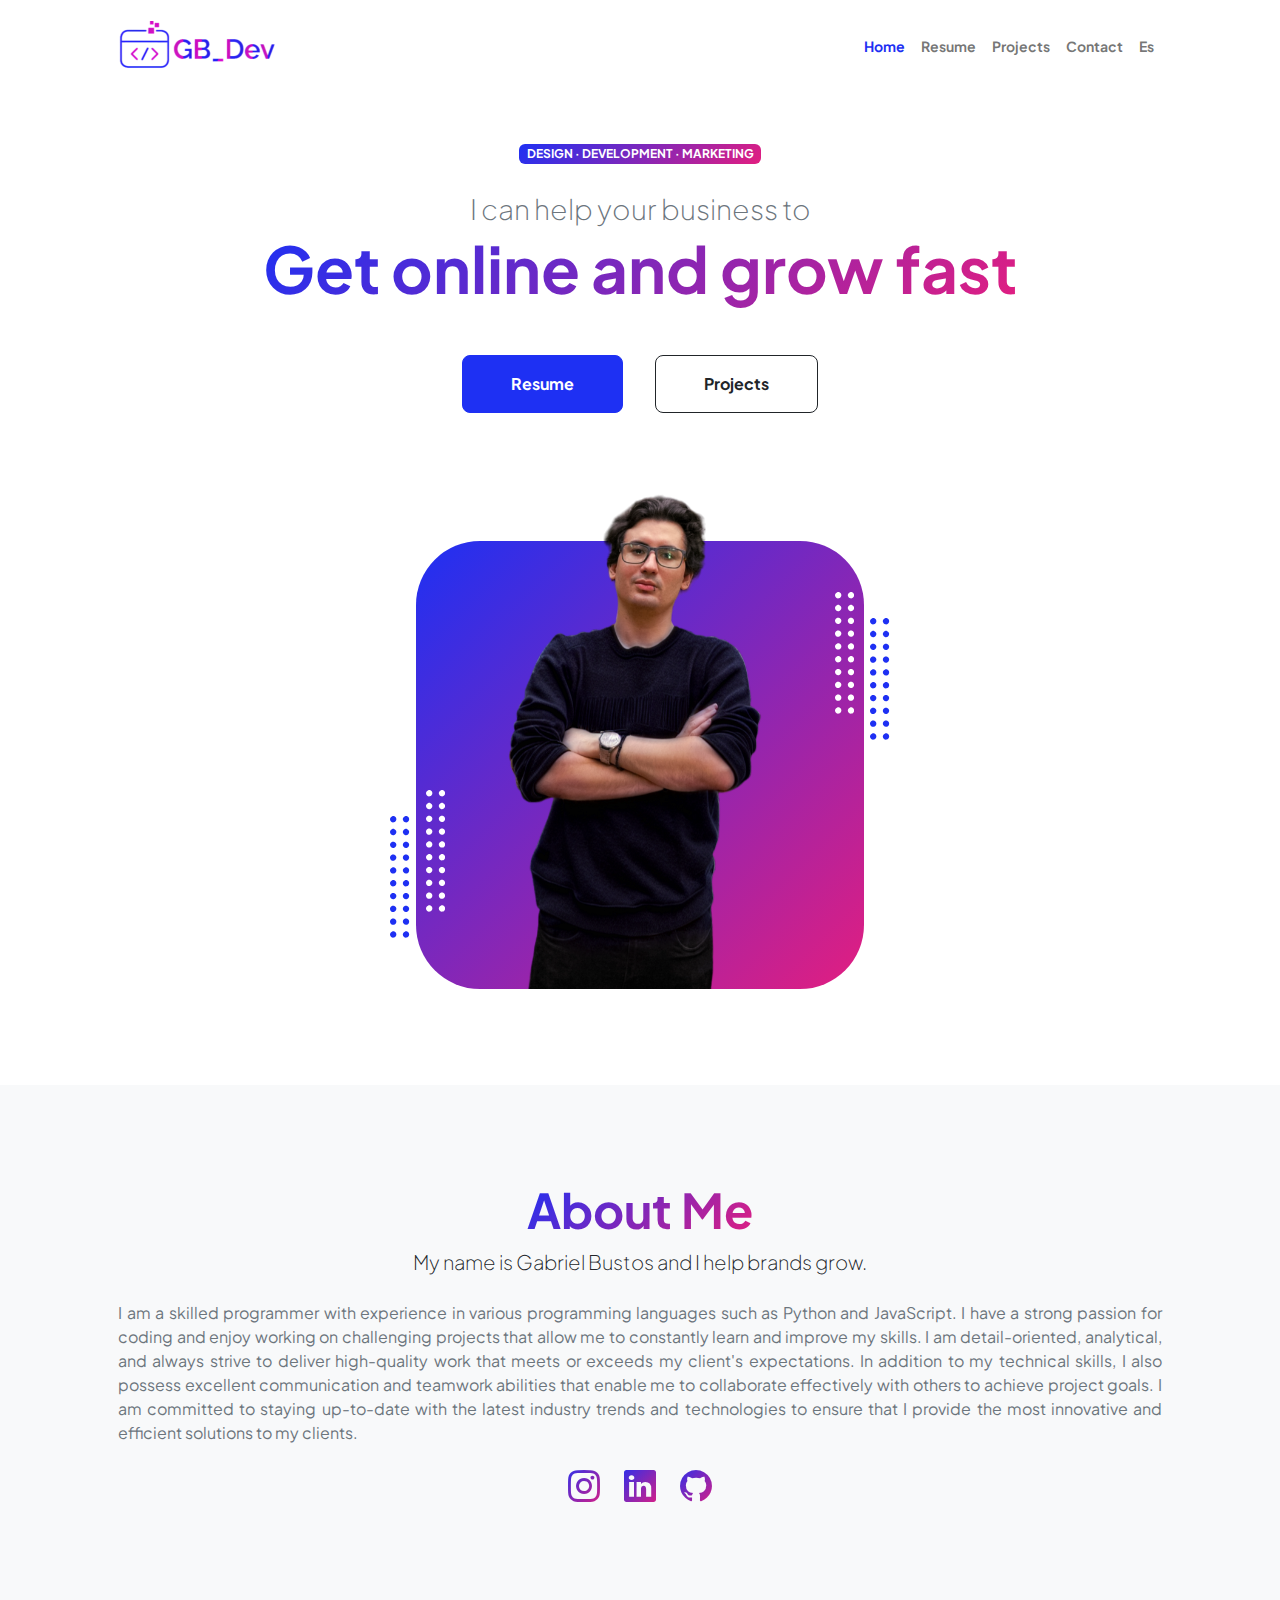
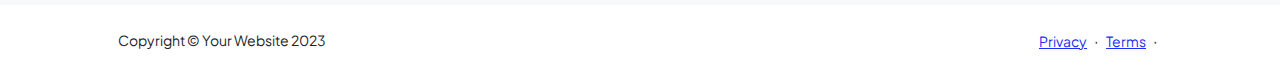
==== commit 8d1cc506: "Last Commit" ====
--- a/index.html
+++ b/index.html
@@ -8,8 +8,7 @@
     <meta name="author" content="" />
     <title>Home</title>
     <!-- Favicon-->
-    <link rel="icon" type="image/ico" sizes="32x32" href="img/favicon-32x32.ico"
-        style="background-color: Black">
+    <link rel="icon" type="image/ico" sizes="32x32" href="img/favicon-32x32.ico">
     <!-- Custom Google font-->
     <link rel="preconnect" href="https://fonts.googleapis.com" />
     <link rel="preconnect" href="https://fonts.gstatic.com" crossorigin />
@@ -62,7 +61,7 @@
                             <div class="profile bg-gradient-primary-to-secondary">
                                 <!-- TIP: For best results, use a photo with a transparent background like the demo example below-->
                                 <!-- Watch a tutorial on how to do this on YouTube (link)-->
-                                <img class="profile-img" src="/img/foto_mia.jpg" alt="..." />
+                                <img class="profile-img" src="/img/foto_mia.png" alt="..." />
                                 <div class="dots-1">
                                     <!-- SVG Dots-->
                                     <svg version="1.1" xmlns="http://www.w3.org/2000/svg" xmlns:xlink="http://www.w3.org/1999/xlink" x="0px" y="0px" viewBox="0 0 191.6 1215.4" style="enable-background: new 0 0 191.6 1215.4" xml:space="preserve">
